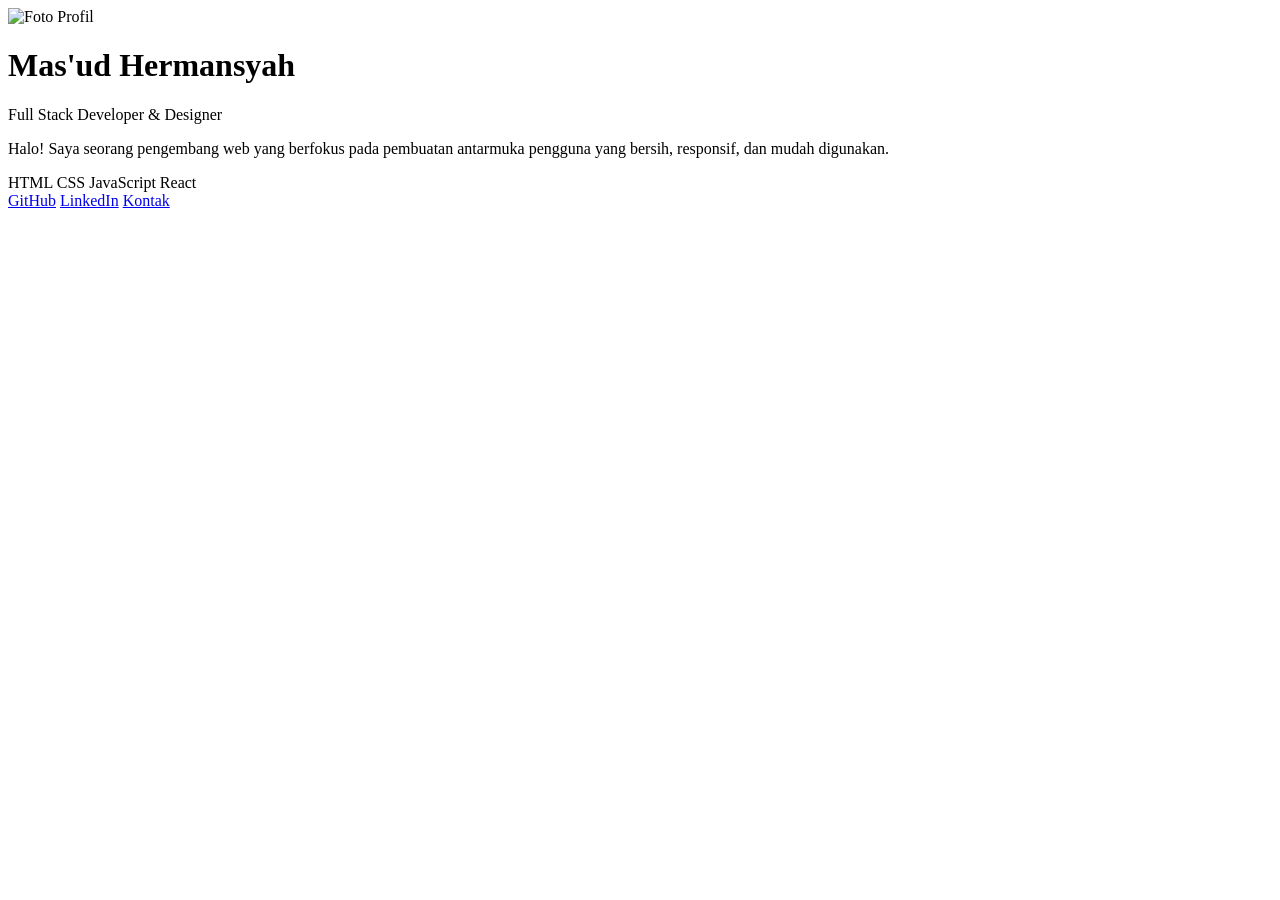
==== praktikum_2/index.html @ d925b458 "add file" ====
<!DOCTYPE html> 
<html lang="id"> 
<head> 
<meta charset="UTF-8"> 
<meta name="viewport" content="width=device-width, initial-scale=1.0"> 
<title>Profil Saya</title> 
<link rel="stylesheet" href="style.css"> 
</head> 
<body> 
<div class="card"> 
<img src="images/foto-profil.jpg" alt="Foto Profil" class="avatar"> 
<h1>Mas'ud Hermansyah</h1> 
        <p class="subtitle">Full Stack Developer & Designer</p> 
         
        <p class="bio"> 
            Halo! Saya seorang pengembang web yang berfokus pada pembuatan 
antarmuka pengguna yang bersih, responsif, dan mudah digunakan. 
        </p> 
 
        <div class="skills"> 
            <span class="badge">HTML</span> 
            <span class="badge">CSS</span> 
            <span class="badge">JavaScript</span> 
            <span class="badge">React</span> 
        </div> 
 
        <div class="links"> 
            <a href="https://github.com" target="_blank" class="btn">GitHub</a> 
            <a href="https://linkedin.com" target="_blank" 
class="btn">LinkedIn</a> 
            <a href="https://support.google.com/mail/answer/56256?hl=id" 
class="btn btn-outline">Kontak</a> 
        </div> 
    </div> 
</body> 
</html>
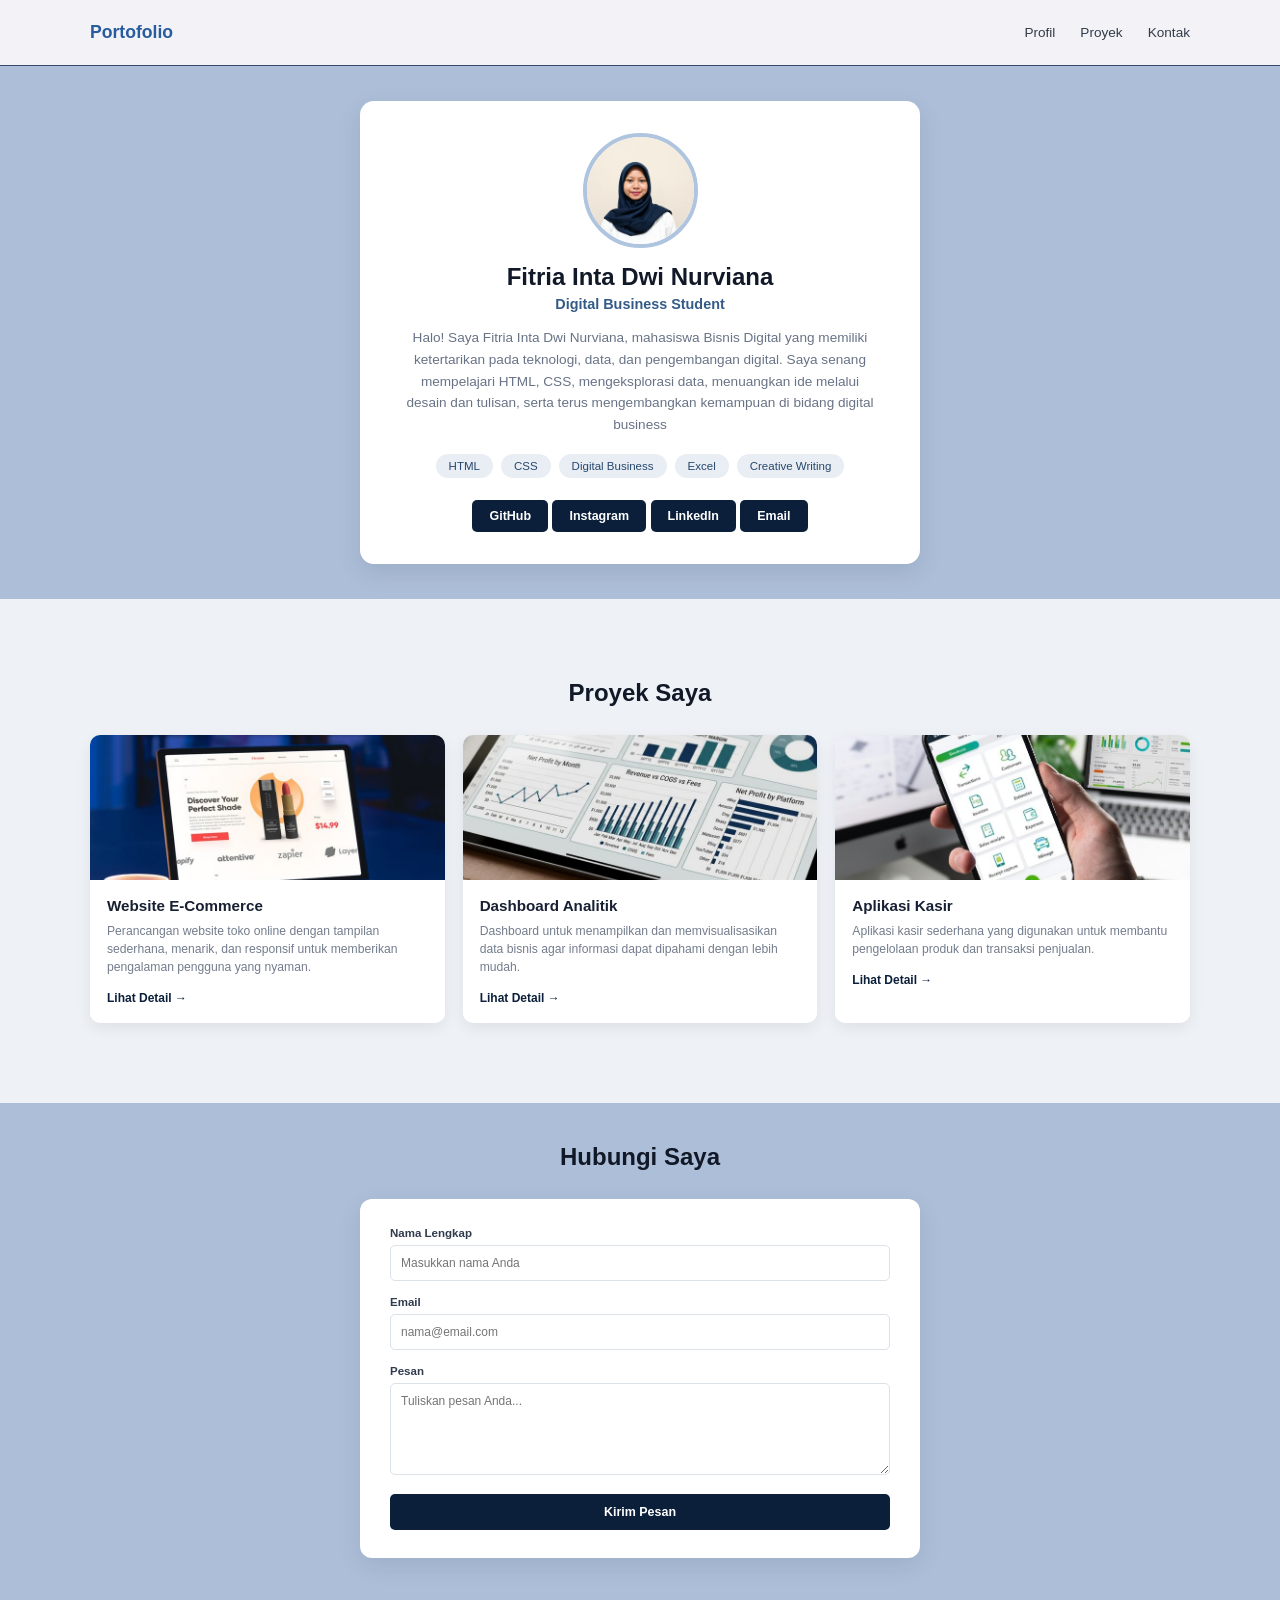
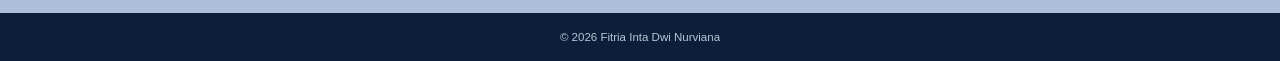
==== commit 4d372343: "update" ====
--- a/praktikum_2/index.html
+++ b/praktikum_2/index.html
@@ -1,36 +1,275 @@
-<!DOCTYPE html> 
-<html lang="id"> 
-<head> 
-<meta charset="UTF-8"> 
-<meta name="viewport" content="width=device-width, initial-scale=1.0"> 
-<title>Profil Saya</title> 
-<link rel="stylesheet" href="style.css"> 
-</head> 
-<body> 
-<div class="card"> 
-<img src="images/foto-profil.jpg" alt="Foto Profil" class="avatar"> 
-<h1>Mas'ud Hermansyah</h1> 
-        <p class="subtitle">Full Stack Developer & Designer</p> 
-         
-        <p class="bio"> 
-            Halo! Saya seorang pengembang web yang berfokus pada pembuatan 
-antarmuka pengguna yang bersih, responsif, dan mudah digunakan. 
-        </p> 
- 
-        <div class="skills"> 
-            <span class="badge">HTML</span> 
-            <span class="badge">CSS</span> 
-            <span class="badge">JavaScript</span> 
-            <span class="badge">React</span> 
-        </div> 
- 
-        <div class="links"> 
-            <a href="https://github.com" target="_blank" class="btn">GitHub</a> 
-            <a href="https://linkedin.com" target="_blank" 
-class="btn">LinkedIn</a> 
-            <a href="https://support.google.com/mail/answer/56256?hl=id" 
-class="btn btn-outline">Kontak</a> 
-        </div> 
-    </div> 
-</body> 
+<!DOCTYPE html>
+<html lang="id">
+
+<head>
+    <meta charset="UTF-8">
+    <meta name="viewport" content="width=device-width, initial-scale=1.0">
+
+    <title>Portofolio - Fitria Inta Dwi Nurviana</title>
+
+    <link rel="stylesheet" href="style.css">
+</head>
+
+<body>
+
+    <!-- Navbar -->
+    <header class="navbar">
+        <div class="container nav-content">
+
+            <div class="logo">
+                Portofolio
+            </div>
+
+            <nav>
+                <a href="#profil">Profil</a>
+                <a href="#projects">Proyek</a>
+                <a href="#contact">Kontak</a>
+            </nav>
+
+        </div>
+    </header>
+
+
+    <!-- Profil -->
+    <section id="profil" class="profile-section">
+
+        <div class="profile-card">
+
+            <img src="images/foto profil.jpg"
+                 alt="Foto Profil Fitria Inta Dwi Nurviana"
+                 class="profile-photo">
+
+            <h1>Fitria Inta Dwi Nurviana</h1>
+
+            <p class="profession">
+                Digital Business Student
+            </p>
+
+            <p class="description">
+                Halo! Saya Fitria Inta Dwi Nurviana, mahasiswa
+                Bisnis Digital yang memiliki ketertarikan pada 
+                teknologi, data, dan pengembangan digital. Saya 
+                senang mempelajari HTML, CSS, mengeksplorasi data,
+                menuangkan ide melalui desain dan tulisan, serta
+                terus mengembangkan kemampuan di bidang digital 
+                business
+            </p>
+
+
+            <!-- Skill -->
+            <div class="skills">
+
+                <span>HTML</span>
+                <span>CSS</span>
+                <span>Digital Business</span>
+                <span>Excel</span>
+                <span>Creative Writing</span>
+
+            </div>
+
+
+            <!-- Tombol Profil -->
+            <div class="buttons">
+
+                <a href="https://github.com/fitria4inta" target="_blank" class="btn">
+                    GitHub
+                </a>
+
+                <a href="https://www.instagram.com/ftaadn_?igsi=MXM4ODN3ZzR6eHpnMQ==" target="_blank" class="btn">
+                    Instagram
+                </a>
+
+                <a href="https://www.linkedin.com/in/fitria-inta-2b5a3b3a6?utm_source=share_via&utm_content=profile&utm_medium=member_android" target="_blank" class="btn">
+                    LinkedIn
+                </a>
+
+                <a href="mailto:fitriainta07@gmail.com" class="btn">
+                    Email
+                </a>
+
+            </div>
+
+        </div>
+
+    </section>
+
+
+    <!-- Proyek -->
+    <section id="projects" class="projects-section">
+
+        <div class="container">
+
+            <h2>Proyek Saya</h2>
+
+
+            <div class="project-grid">
+
+
+                <!-- Proyek 1 -->
+                <div class="project-card">
+
+                    <img src="images/project1.jpg"
+                         alt="Proyek Website">
+
+                    <div class="project-info">
+
+                        <h3>Website E-Commerce</h3>
+
+                        <p>
+                            Perancangan website toko online dengan
+                            tampilan sederhana, menarik, dan responsif
+                            untuk memberikan pengalaman pengguna yang
+                            nyaman.
+                        </p>
+
+                        <a href="#">
+                            Lihat Detail →
+                        </a>
+
+                    </div>
+
+                </div>
+
+
+                <!-- Proyek 2 -->
+                <div class="project-card">
+
+                    <img src="images/project2.jpg"
+                         alt="Proyek Dashboard">
+
+                    <div class="project-info">
+
+                        <h3>Dashboard Analitik</h3>
+
+                        <p>
+                            Dashboard untuk menampilkan dan
+                            memvisualisasikan data bisnis agar
+                            informasi dapat dipahami dengan lebih
+                            mudah.
+                        </p>
+
+                        <a href="#">
+                            Lihat Detail →
+                        </a>
+
+                    </div>
+
+                </div>
+
+
+                <!-- Proyek 3 -->
+                <div class="project-card">
+
+                    <img src="images/project3.jpg"
+                         alt="Proyek Aplikasi">
+
+                    <div class="project-info">
+
+                        <h3>Aplikasi Kasir</h3>
+
+                        <p>
+                            Aplikasi kasir sederhana yang digunakan
+                            untuk membantu pengelolaan produk dan
+                            transaksi penjualan.
+                        </p>
+
+                        <a href="#">
+                            Lihat Detail →
+                        </a>
+
+                    </div>
+
+                </div>
+
+
+            </div>
+
+        </div>
+
+    </section>
+
+
+    <!-- Kontak -->
+    <section id="contact" class="contact-section">
+
+        <div class="container">
+
+            <h2>Hubungi Saya</h2>
+
+
+            <form class="contact-form">
+
+                <div class="form-group">
+
+                    <label for="nama">
+                        Nama Lengkap
+                    </label>
+
+                    <input
+                        type="text"
+                        id="nama"
+                        name="nama"
+                        placeholder="Masukkan nama Anda"
+                        required
+                    >
+
+                </div>
+
+
+                <div class="form-group">
+
+                    <label for="email">
+                        Email
+                    </label>
+
+                    <input
+                        type="email"
+                        id="email"
+                        name="email"
+                        placeholder="nama@email.com"
+                        required
+                    >
+
+                </div>
+
+
+                <div class="form-group">
+
+                    <label for="pesan">
+                        Pesan
+                    </label>
+
+                    <textarea
+                        id="pesan"
+                        name="pesan"
+                        rows="5"
+                        placeholder="Tuliskan pesan Anda..."
+                        required
+                    ></textarea>
+
+                </div>
+
+
+                <button type="submit">
+                    Kirim Pesan
+                </button>
+
+            </form>
+
+        </div>
+
+    </section>
+
+
+    <!-- Footer -->
+    <footer>
+
+        <p>
+            © 2026 Fitria Inta Dwi Nurviana
+        </p>
+
+    </footer>
+
+</body>
+
 </html>
--- a/praktikum_2/style.css
+++ b/praktikum_2/style.css
@@ -0,0 +1,545 @@
+/* =========================
+   RESET
+========================= */
+
+* {
+    margin: 0;
+    padding: 0;
+    box-sizing: border-box;
+}
+
+html {
+    scroll-behavior: smooth;
+    scroll-padding-top: 65px;
+}
+
+body {
+    font-family: 'Segoe UI', Tahoma, Geneva, Verdana, sans-serif;
+    background-color: #adbed8;
+    color: #172033;
+}
+
+
+/* =========================
+   CONTAINER
+========================= */
+
+.container {
+    width: 90%;
+    max-width: 1100px;
+    margin: auto;
+}
+
+
+/* =========================
+   NAVBAR
+========================= */
+
+.navbar {
+    background-color: #f3f3f7;
+    border-bottom: 1px solid #34496c;
+
+    position: sticky;
+    top: 0;
+    z-index: 1000;
+}
+
+.nav-content {
+    height: 65px;
+
+    display: flex;
+    justify-content: space-between;
+    align-items: center;
+}
+
+.logo {
+    color: #285c9f;
+    font-size: 1.1rem;
+    font-weight: 700;
+}
+
+.nav-content nav {
+    display: flex;
+    gap: 25px;
+}
+
+.nav-content nav a {
+    color: #333b48;
+    text-decoration: none;
+    font-size: 0.85rem;
+    font-weight: 500;
+
+    transition: 0.3s ease;
+}
+
+.nav-content nav a:hover {
+    color: #0b1f3a;
+}
+
+
+/* =========================
+   PROFILE
+========================= */
+
+.profile-section {
+    min-height: auto;
+
+    padding: 35px 20px;
+
+    display: flex;
+    justify-content: center;
+    align-items: center;
+}
+
+.profile-card {
+    width: 100%;
+    max-width: 560px;
+
+    background-color: #ffffff;
+
+    padding: 32px 45px;
+
+    text-align: center;
+
+    border-radius: 14px;
+
+    box-shadow: 0 8px 25px rgba(11, 31, 58, 0.10);
+
+    transition: 0.3s ease;
+}
+
+.profile-card:hover {
+    transform: translateY(-4px);
+}
+
+
+/* Foto profil */
+
+.profile-photo {
+    display: block;
+
+    width: 115px;
+    height: 115px;
+
+    border-radius: 50%;
+
+    object-fit: cover;
+
+    object-position: center center;
+
+    border: 4px solid #afc4de;
+
+    margin: 0 auto 15px auto;
+
+    transition: transform 0.4s ease;
+}
+
+.profile-photo:hover {
+    transform: scale(1.08);
+}
+
+
+/* Nama */
+
+.profile-card h1 {
+    color: #111827;
+
+    font-size: 1.5rem;
+
+    margin-bottom: 5px;
+}
+
+
+/* Profesi */
+
+.profession {
+    color: #345b88;
+
+    font-size: 0.9rem;
+
+    font-weight: 600;
+
+    margin-bottom: 15px;
+}
+
+
+/* Deskripsi */
+
+.description {
+    max-width: 470px;
+    margin: auto;
+
+    color: #687386;
+
+    font-size: 0.85rem;
+
+    line-height: 1.6;
+
+    margin-bottom: 18px;
+}
+
+
+/* =========================
+   SKILLS
+========================= */
+
+.skills {
+    display: flex;
+
+    justify-content: center;
+
+    gap: 8px;
+
+    flex-wrap: wrap;
+
+    margin-bottom: 22px;
+}
+
+.skills span {
+    background-color: #e9eef5;
+
+    color: #27476c;
+
+    padding: 6px 13px;
+
+    border-radius: 20px;
+
+    font-size: 0.72rem;
+
+    font-weight: 500;
+
+    transition: 0.3s ease;
+}
+
+.skills span:hover {
+    background-color: #0b1f3a;
+
+    color: #ffffff;
+
+    transform: translateY(-2px);
+}
+
+
+/* =========================
+   BUTTON
+========================= */
+
+.profile-buttons {
+    display: flex;
+
+    justify-content: center;
+
+    gap: 8px;
+}
+
+.btn {
+    display: inline-block;
+
+    padding: 9px 17px;
+
+    background-color: #0b1f3a;
+
+    color: #ffffff;
+
+    text-decoration: none;
+
+    border-radius: 5px;
+
+    font-size: 0.78rem;
+
+    font-weight: 600;
+
+    transition: 0.3s ease;
+}
+
+.btn:hover {
+    background-color: #1c3d63;
+
+    transform: translateY(-2px);
+}
+
+
+/* =========================
+   PROJECTS
+========================= */
+
+.projects-section {
+    background-color: #eef1f5;
+
+    padding: 80px 20px 80px;
+}
+
+.projects-section h2,
+.contact-section h2 {
+    text-align: center;
+
+    color: #111827;
+
+    font-size: 1.5rem;
+
+    margin-bottom: 28px;
+}
+
+
+/* Grid 3 kolom */
+
+.project-grid {
+    display: grid;
+
+    grid-template-columns: repeat(3, 1fr);
+
+    gap: 18px;
+}
+
+
+/* Kartu proyek */
+
+.project-card {
+    background-color: #ffffff;
+
+    border-radius: 10px;
+
+    overflow: hidden;
+
+    box-shadow: 0 5px 15px rgba(11, 31, 58, 0.07);
+
+    transition: all 0.3s ease;
+}
+
+.project-card:hover {
+    transform: translateY(-6px);
+
+    box-shadow: 0 12px 25px rgba(11, 31, 58, 0.13);
+}
+
+
+/* Gambar proyek */
+
+.project-card img {
+    width: 100%;
+
+    height: 145px;
+
+    object-fit: cover;
+
+    display: block;
+
+    transition: transform 0.4s ease;
+}
+
+.project-card:hover img {
+    transform: scale(1.04);
+}
+
+
+/* Isi proyek */
+
+.project-info {
+    padding: 17px;
+}
+
+.project-info h3 {
+    color: #172033;
+
+    font-size: 0.95rem;
+
+    margin-bottom: 8px;
+}
+
+.project-info p {
+    color: #737d8d;
+
+    font-size: 0.76rem;
+
+    line-height: 1.5;
+
+    margin-bottom: 12px;
+}
+
+.project-info a {
+    color: #0b1f3a;
+
+    text-decoration: none;
+
+    font-size: 0.75rem;
+
+    font-weight: 700;
+
+    transition: 0.3s ease;
+}
+
+.project-info a:hover {
+    color: #527aa7;
+}
+
+
+/* =========================
+   CONTACT
+========================= */
+
+.contact-section {
+    background-color: #adbed8;
+
+    padding: 40px 20px 55px;
+}
+
+.contact-form {
+    max-width: 560px;
+
+    margin: auto;
+
+    background-color: #ffffff;
+
+    padding: 28px 30px;
+
+    border-radius: 12px;
+
+    box-shadow: 0 8px 25px rgba(11, 31, 58, 0.09);
+}
+
+.form-group {
+    margin-bottom: 15px;
+}
+
+.form-group label {
+    display: block;
+
+    color: #303b4d;
+
+    font-size: 0.72rem;
+
+    font-weight: 600;
+
+    margin-bottom: 6px;
+}
+
+.form-group input,
+.form-group textarea {
+    width: 100%;
+
+    border: 1px solid #dce2ea;
+
+    border-radius: 5px;
+
+    padding: 10px;
+
+    font-family: inherit;
+
+    font-size: 0.75rem;
+
+    outline: none;
+
+    transition: 0.3s ease;
+}
+
+.form-group input:focus,
+.form-group textarea:focus {
+    border-color: #345b88;
+
+    box-shadow: 0 0 0 2px rgba(52, 91, 136, 0.10);
+}
+
+.form-group textarea {
+    resize: vertical;
+}
+
+
+/* Tombol submit */
+
+.contact-form button {
+    width: 100%;
+
+    padding: 11px;
+
+    border: none;
+
+    border-radius: 5px;
+
+    background-color: #0b1f3a;
+
+    color: #ffffff;
+
+    font-family: inherit;
+
+    font-size: 0.78rem;
+
+    font-weight: 600;
+
+    cursor: pointer;
+
+    transition: 0.3s ease;
+}
+
+.contact-form button:hover {
+    background-color: #203f63;
+
+    transform: translateY(-2px);
+}
+
+
+/* =========================
+   FOOTER
+========================= */
+
+footer {
+    background-color: #0b1f3a;
+
+    color: #b8c5d5;
+
+    text-align: center;
+
+    padding: 18px;
+
+    font-size: 0.72rem;
+}
+
+
+/* =========================
+   RESPONSIVE
+========================= */
+
+@media (max-width: 768px) {
+
+    .nav-content {
+        height: auto;
+
+        padding: 15px 0;
+
+        flex-direction: column;
+
+        gap: 10px;
+    }
+
+    .nav-content nav {
+        gap: 18px;
+    }
+
+
+    .profile-section {
+        padding: 35px 15px;
+    }
+
+    .profile-card {
+        padding: 28px 22px;
+    }
+
+    .profile-card h1 {
+        font-size: 1.3rem;
+    }
+
+
+    .project-grid {
+        grid-template-columns: 1fr;
+    }
+
+
+    .project-card img {
+        height: 180px;
+    }
+
+
+    .contact-form {
+        padding: 22px;
+    }
+
+}
